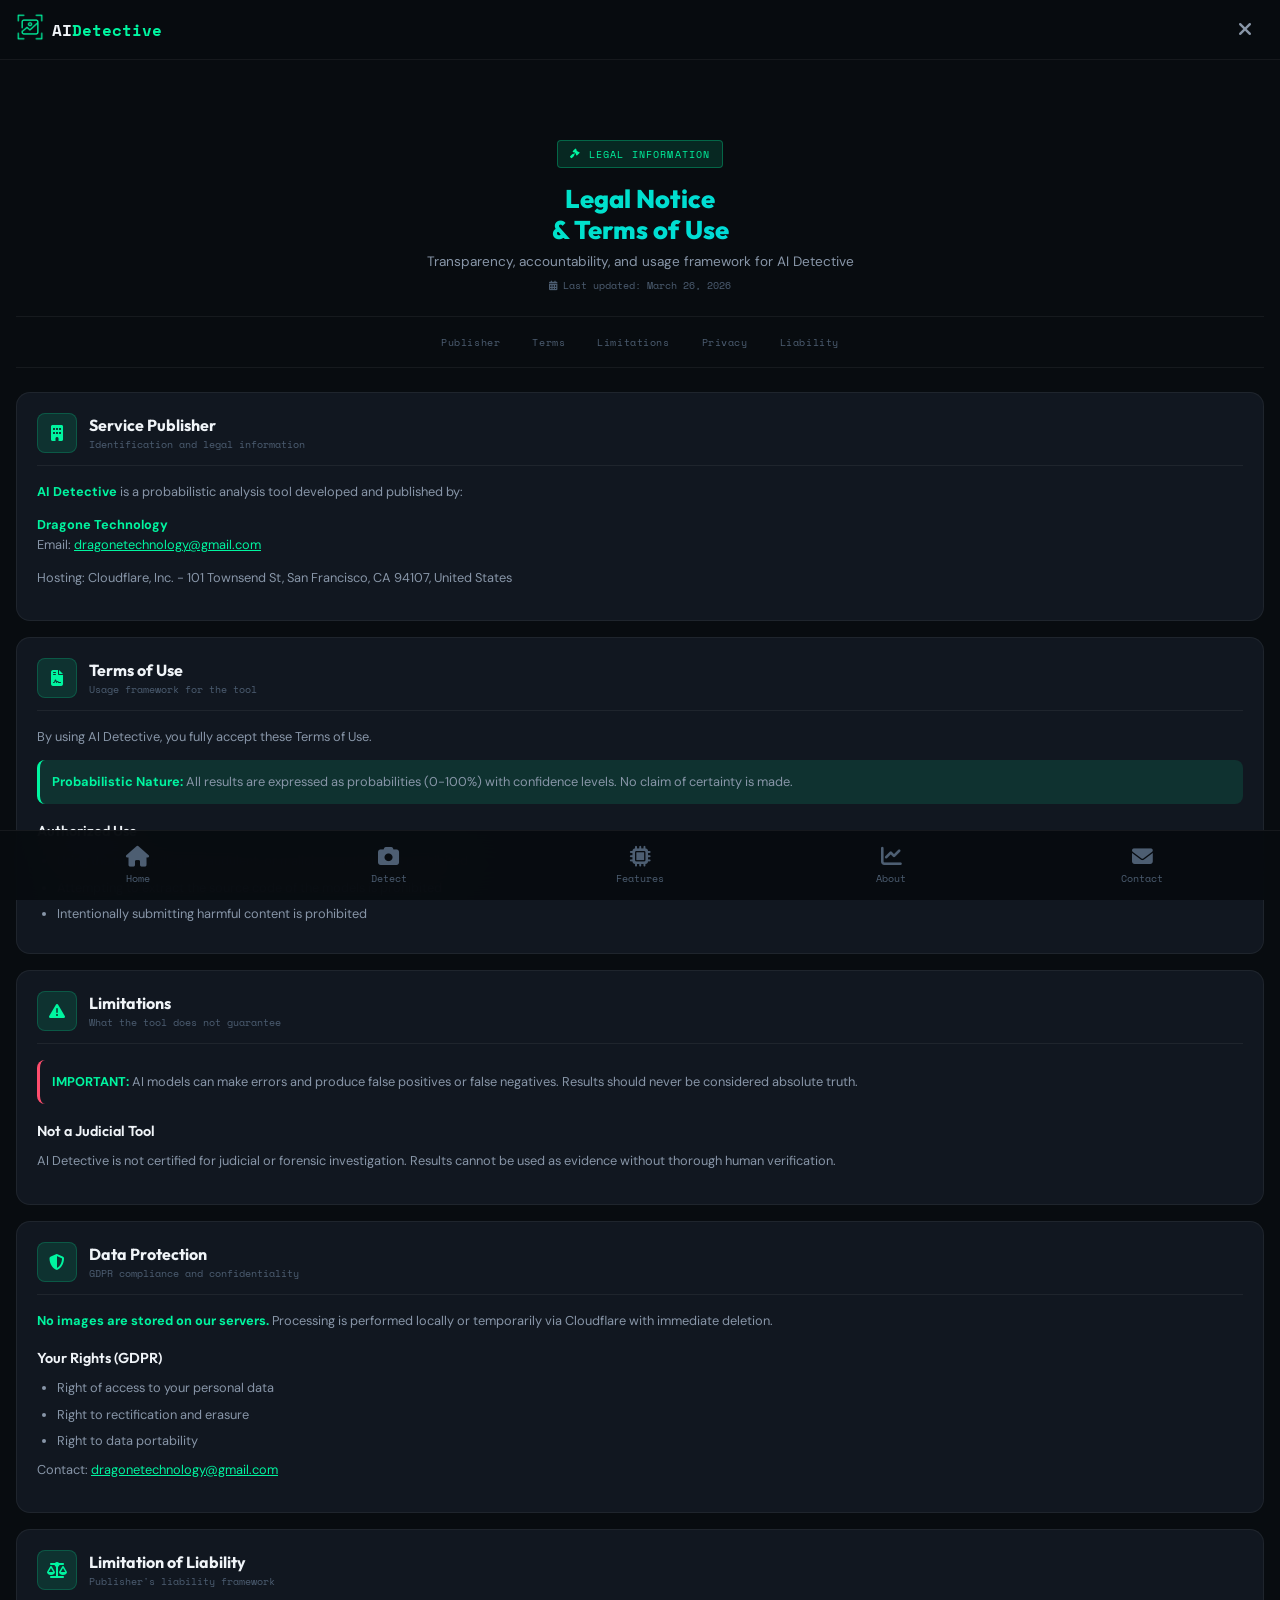
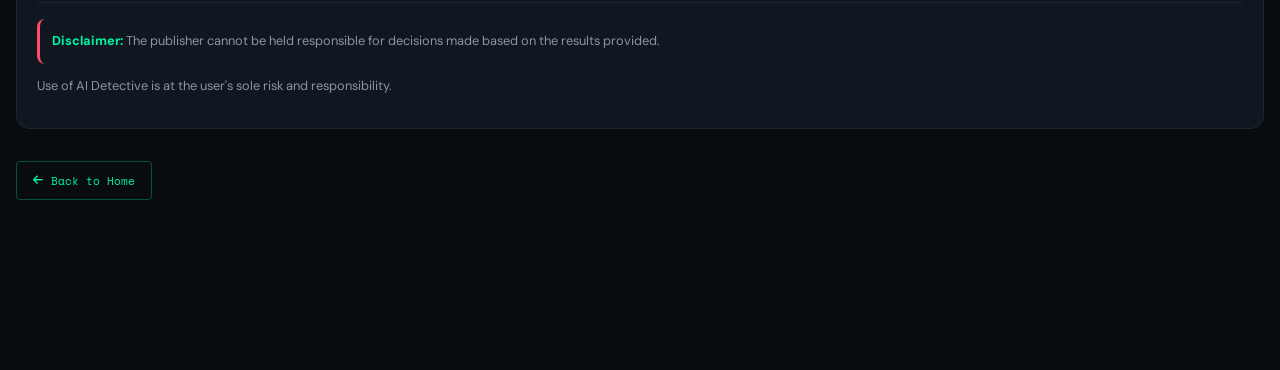
==== legal.html @ b53b470b "Add files via upload" ====
<!DOCTYPE html>
<html lang="en">
<head>
    <meta charset="UTF-8">
    <meta name="viewport" content="width=device-width, initial-scale=1.0, user-scalable=no, viewport-fit=cover">
    <title>AI Detective — Legal Notice</title>
    
    <link rel="manifest" href="manifest.json">
    <meta name="theme-color" content="#080C10">
    <meta name="apple-mobile-web-app-capable" content="yes">
    <meta name="apple-mobile-web-app-status-bar-style" content="black-translucent">
    <meta name="apple-mobile-web-app-title" content="AI Detective">
    
    <link rel="icon" type="image/png" sizes="32x32" href="logo.png">
    <link rel="icon" type="image/png" sizes="16x16" href="logo.png">
    <link rel="apple-touch-icon" sizes="180x180" href="logo.png">
    
    <link rel="stylesheet" href="style.css">
    <link href="https://fonts.googleapis.com/css2?family=Space+Mono:ital,wght@0,400;0,700;1,400&family=Outfit:wght@300;400;500;600;700;800;900&family=DM+Sans:ital,opsz,wght@0,9..40,300;0,9..40,400;0,9..40,500;0,9..40,600;0,9..40,700;1,9..40,400&display=swap" rel="stylesheet">
    <link rel="stylesheet" href="https://cdnjs.cloudflare.com/ajax/libs/font-awesome/6.4.2/css/all.min.css">
    
    <style>
        /* Legal page specific styles - mobile app version */
        .legal-container {
            padding: 80px 16px 100px;
            min-height: 100vh;
        }
        
        .legal-header {
            text-align: center;
            margin-bottom: 24px;
        }
        
        .legal-badge {
            display: inline-flex;
            align-items: center;
            gap: 8px;
            font-family: var(--font-mono);
            font-size: 0.6rem;
            letter-spacing: 0.12em;
            text-transform: uppercase;
            color: var(--neon);
            border: 1px solid rgba(0,245,160,0.3);
            background: var(--neon-dim);
            padding: 6px 12px;
            border-radius: var(--r-sm);
            margin-bottom: 16px;
        }
        
        .legal-title {
            font-family: var(--font-display);
            font-size: 1.6rem;
            font-weight: 800;
            line-height: 1.2;
            margin-bottom: 8px;
            background: linear-gradient(135deg, var(--neon) 0%, #00C9FF 100%);
            -webkit-background-clip: text;
            background-clip: text;
            color: transparent;
        }
        
        .legal-subtitle {
            font-size: 0.85rem;
            color: var(--txt-2);
        }
        
        .legal-updated {
            font-family: var(--font-mono);
            font-size: 0.6rem;
            color: var(--txt-3);
            margin-top: 8px;
        }
        
        .legal-nav {
            display: flex;
            flex-wrap: wrap;
            gap: 8px;
            justify-content: center;
            margin-bottom: 24px;
            padding: 12px 0;
            border-bottom: 1px solid var(--line);
            border-top: 1px solid var(--line);
        }
        
        .legal-nav-link {
            font-family: var(--font-mono);
            font-size: 0.6rem;
            letter-spacing: 0.06em;
            text-decoration: none;
            color: var(--txt-3);
            padding: 6px 12px;
            border-radius: var(--r-sm);
            transition: all 0.2s;
        }
        
        .legal-nav-link:active {
            color: var(--neon);
            background: var(--neon-dim);
        }
        
        .legal-section {
            background: var(--panel);
            border: 1px solid var(--line);
            border-radius: var(--r-lg);
            padding: 20px;
            margin-bottom: 16px;
        }
        
        .legal-section-header {
            display: flex;
            align-items: center;
            gap: 12px;
            margin-bottom: 16px;
            padding-bottom: 12px;
            border-bottom: 1px solid var(--line);
        }
        
        .legal-section-icon {
            width: 40px;
            height: 40px;
            background: var(--neon-dim);
            border: 1px solid rgba(0,245,160,0.2);
            border-radius: var(--r-md);
            display: flex;
            align-items: center;
            justify-content: center;
        }
        
        .legal-section-icon i {
            font-size: 1rem;
            color: var(--neon);
        }
        
        .legal-section-title {
            font-family: var(--font-display);
            font-size: 1rem;
            font-weight: 700;
            margin: 0;
        }
        
        .legal-section-subtitle {
            font-family: var(--font-mono);
            font-size: 0.6rem;
            color: var(--txt-3);
            margin-top: 2px;
        }
        
        .legal-content {
            color: var(--txt-2);
            font-size: 0.8rem;
            line-height: 1.6;
        }
        
        .legal-content h3 {
            font-family: var(--font-display);
            font-size: 0.9rem;
            font-weight: 600;
            color: var(--txt-1);
            margin: 16px 0 8px;
        }
        
        .legal-content p {
            margin-bottom: 12px;
        }
        
        .legal-content strong {
            color: var(--neon);
        }
        
        .legal-content ul, .legal-content ol {
            margin: 8px 0;
            padding-left: 20px;
        }
        
        .legal-content li {
            margin-bottom: 6px;
        }
        
        .legal-content .info-box,
        .legal-content .warning-box,
        .legal-content .highlight-box {
            padding: 12px;
            border-radius: var(--r-md);
            margin: 12px 0;
        }
        
        .legal-content .info-box {
            background: var(--neon-dim);
            border-left: 3px solid var(--neon);
        }
        
        .legal-content .warning-box {
            background: var(--red-dim);
            border-left: 3px solid var(--red);
        }
        
        .legal-content .highlight-box {
            background: var(--amber-dim);
            border-left: 3px solid var(--amber);
        }
        
        .back-link {
            display: inline-flex;
            align-items: center;
            gap: 8px;
            font-family: var(--font-mono);
            font-size: 0.7rem;
            color: var(--neon);
            text-decoration: none;
            margin-top: 16px;
            padding: 10px 16px;
            border: 1px solid rgba(0,245,160,0.3);
            border-radius: var(--r-sm);
            transition: all 0.2s;
        }
        
        .back-link:active {
            background: var(--neon-dim);
            transform: translateX(-4px);
        }
        
        .app-header {
            position: fixed;
            top: 0;
            left: 0;
            right: 0;
            height: 60px;
            background: rgba(8,12,16,0.96);
            backdrop-filter: blur(20px);
            border-bottom: 1px solid var(--line);
            display: flex;
            align-items: center;
            justify-content: space-between;
            padding: 0 16px;
            z-index: 100;
        }
        
        .bottom-nav {
            position: fixed;
            bottom: 0;
            left: 0;
            right: 0;
            height: 70px;
            background: rgba(8,12,16,0.96);
            backdrop-filter: blur(20px);
            border-top: 1px solid var(--line);
            display: flex;
            align-items: center;
            justify-content: space-around;
            padding: 8px 12px;
            padding-bottom: calc(8px + env(safe-area-inset-bottom));
            z-index: 100;
        }
        
        .nav-item {
            display: flex;
            flex-direction: column;
            align-items: center;
            gap: 4px;
            background: none;
            border: none;
            cursor: pointer;
            padding: 6px 12px;
            border-radius: 30px;
            flex: 1;
        }
        
        .nav-item i {
            font-size: 1.3rem;
            color: var(--txt-3);
        }
        
        .nav-item span {
            font-family: var(--font-mono);
            font-size: 0.6rem;
            color: var(--txt-3);
        }
        
        .nav-item:active {
            transform: scale(0.94);
        }
        
        .app-content-legal {
            padding-top: 60px;
            padding-bottom: 70px;
        }
    </style>
</head>
<body>

    <header class="app-header">
        <div class="logo">
            <div class="logo-icon">
                <img src="logo.png" alt="AI Detective" width="28" height="28" style="border-radius: 4px;">
            </div>
            <span class="logo-text">AI<span class="logo-highlight">Detective</span></span>
        </div>
        <button class="header-menu-btn" id="backBtn" onclick="window.location.href='index.html'">
            <i class="fas fa-times"></i>
        </button>
    </header>

    <div class="app-content-legal">
        <div class="legal-container">
            <div class="legal-header">
                <div class="legal-badge">
                    <i class="fas fa-gavel"></i>
                    <span>Legal Information</span>
                </div>
                <h1 class="legal-title">Legal Notice<br>& Terms of Use</h1>
                <p class="legal-subtitle">Transparency, accountability, and usage framework for AI Detective</p>
                <div class="legal-updated">
                    <i class="fas fa-calendar-alt"></i> Last updated: March 26, 2026
                </div>
            </div>

            <div class="legal-nav">
                <a href="#publisher" class="legal-nav-link">Publisher</a>
                <a href="#terms" class="legal-nav-link">Terms</a>
                <a href="#limitations" class="legal-nav-link">Limitations</a>
                <a href="#privacy" class="legal-nav-link">Privacy</a>
                <a href="#liability" class="legal-nav-link">Liability</a>
            </div>

            <section id="publisher" class="legal-section">
                <div class="legal-section-header">
                    <div class="legal-section-icon"><i class="fas fa-building"></i></div>
                    <div>
                        <h2 class="legal-section-title">Service Publisher</h2>
                        <p class="legal-section-subtitle">Identification and legal information</p>
                    </div>
                </div>
                <div class="legal-content">
                    <p><strong>AI Detective</strong> is a probabilistic analysis tool developed and published by:</p>
                    <p><strong>Dragone Technology</strong><br>Email: <a href="mailto:dragonetechnology@gmail.com" style="color: var(--neon);">dragonetechnology@gmail.com</a></p>
                    <p>Hosting: Cloudflare, Inc. - 101 Townsend St, San Francisco, CA 94107, United States</p>
                </div>
            </section>

            <section id="terms" class="legal-section">
                <div class="legal-section-header">
                    <div class="legal-section-icon"><i class="fas fa-file-contract"></i></div>
                    <div>
                        <h2 class="legal-section-title">Terms of Use</h2>
                        <p class="legal-section-subtitle">Usage framework for the tool</p>
                    </div>
                </div>
                <div class="legal-content">
                    <p>By using AI Detective, you fully accept these Terms of Use.</p>
                    <div class="info-box">
                        <strong>Probabilistic Nature:</strong> All results are expressed as probabilities (0-100%) with confidence levels. No claim of certainty is made.
                    </div>
                    <h3>Authorized Use</h3>
                    <ul>
                        <li>Using the tool for illegal, fraudulent, or malicious activities is prohibited</li>
                        <li>Attempting to extract the source code of the models is prohibited</li>
                        <li>Intentionally submitting harmful content is prohibited</li>
                    </ul>
                </div>
            </section>

            <section id="limitations" class="legal-section">
                <div class="legal-section-header">
                    <div class="legal-section-icon"><i class="fas fa-exclamation-triangle"></i></div>
                    <div>
                        <h2 class="legal-section-title">Limitations</h2>
                        <p class="legal-section-subtitle">What the tool does not guarantee</p>
                    </div>
                </div>
                <div class="legal-content">
                    <div class="warning-box">
                        <strong>IMPORTANT:</strong> AI models can make errors and produce false positives or false negatives. Results should never be considered absolute truth.
                    </div>
                    <h3>Not a Judicial Tool</h3>
                    <p>AI Detective is not certified for judicial or forensic investigation. Results cannot be used as evidence without thorough human verification.</p>
                </div>
            </section>

            <section id="privacy" class="legal-section">
                <div class="legal-section-header">
                    <div class="legal-section-icon"><i class="fas fa-shield-alt"></i></div>
                    <div>
                        <h2 class="legal-section-title">Data Protection</h2>
                        <p class="legal-section-subtitle">GDPR compliance and confidentiality</p>
                    </div>
                </div>
                <div class="legal-content">
                    <p><strong>No images are stored on our servers.</strong> Processing is performed locally or temporarily via Cloudflare with immediate deletion.</p>
                    <h3>Your Rights (GDPR)</h3>
                    <ul>
                        <li>Right of access to your personal data</li>
                        <li>Right to rectification and erasure</li>
                        <li>Right to data portability</li>
                    </ul>
                    <p>Contact: <a href="mailto:dragonetechnology@gmail.com" style="color: var(--neon);">dragonetechnology@gmail.com</a></p>
                </div>
            </section>

            <section id="liability" class="legal-section">
                <div class="legal-section-header">
                    <div class="legal-section-icon"><i class="fas fa-scale-balanced"></i></div>
                    <div>
                        <h2 class="legal-section-title">Limitation of Liability</h2>
                        <p class="legal-section-subtitle">Publisher's liability framework</p>
                    </div>
                </div>
                <div class="legal-content">
                    <div class="warning-box">
                        <strong>Disclaimer:</strong> The publisher cannot be held responsible for decisions made based on the results provided.
                    </div>
                    <p>Use of AI Detective is at the user's sole risk and responsibility.</p>
                </div>
            </section>

            <a href="index.html" class="back-link">
                <i class="fas fa-arrow-left"></i>
                Back to Home
            </a>
        </div>
    </div>

    <nav class="bottom-nav">
        <button class="nav-item" onclick="window.location.href='index.html#home'">
            <i class="fas fa-home"></i><span>Home</span>
        </button>
        <button class="nav-item" onclick="window.location.href='index.html#detector'">
            <i class="fas fa-camera"></i><span>Detect</span>
        </button>
        <button class="nav-item" onclick="window.location.href='index.html#features'">
            <i class="fas fa-microchip"></i><span>Features</span>
        </button>
        <button class="nav-item" onclick="window.location.href='index.html#about'">
            <i class="fas fa-chart-line"></i><span>About</span>
        </button>
        <button class="nav-item" onclick="window.location.href='index.html#contact'">
            <i class="fas fa-envelope"></i><span>Contact</span>
        </button>
    </nav>
</body>
</html>
---- style.css ----
@import url('https://fonts.googleapis.com/css2?family=Space+Mono:ital,wght@0,400;0,700;1,400&family=Outfit:wght@300;400;500;600;700;800;900&family=DM+Sans:ital,opsz,wght@0,9..40,300;0,9..40,400;0,9..40,500;0,9..40,600;0,9..40,700;1,9..40,400&display=swap');

:root {
    --ink: #080C10;
    --ink-2: #0D1117;
    --ink-3: #141B24;
    --ink-4: #1C2533;
    --panel: #111720;
    --panel-2: #18202C;
    --line: rgba(255,255,255,0.06);
    --line-2: rgba(255,255,255,0.10);
    --neon: #00F5A0;
    --neon-dim: rgba(0,245,160,0.12);
    --neon-glow: 0 0 20px rgba(0,245,160,0.4);
    --amber: #FFB547;
    --red: #FF4D6D;
    --green: #39D98A;
    --txt-1: #F0F4F8;
    --txt-2: #8896A8;
    --txt-3: #4D5E72;
    --r-sm: 4px;
    --r-md: 8px;
    --r-lg: 14px;
    --r-xl: 20px;
    --font-display: 'Outfit', sans-serif;
    --font-mono: 'Space Mono', monospace;
    --font-body: 'DM Sans', sans-serif;
}

* {
    margin: 0;
    padding: 0;
    box-sizing: border-box;
    -webkit-tap-highlight-color: transparent;
}

body {
    font-family: var(--font-body);
    background: var(--ink);
    color: var(--txt-1);
    overflow: hidden;
    height: 100vh;
    position: fixed;
    width: 100%;
}

/* HEADER FIXE */
.app-header {
    position: fixed;
    top: 0;
    left: 0;
    right: 0;
    height: 60px;
    background: rgba(8,12,16,0.96);
    backdrop-filter: blur(20px);
    border-bottom: 1px solid var(--line);
    display: flex;
    align-items: center;
    justify-content: space-between;
    padding: 0 16px;
    z-index: 100;
    padding-top: env(safe-area-inset-top);
}

.logo {
    display: flex;
    align-items: center;
    gap: 8px;
}

.logo-icon img {
    border-radius: 4px;
}

.logo-text {
    font-family: var(--font-mono);
    font-size: 1rem;
    font-weight: 700;
    color: var(--txt-1);
}

.logo-highlight {
    color: var(--neon);
}

.header-menu-btn {
    background: none;
    border: none;
    color: var(--txt-2);
    font-size: 1.2rem;
    padding: 8px 12px;
    cursor: pointer;
    border-radius: 30px;
}

.header-menu-btn:active {
    background: var(--neon-dim);
}

/* MENU CONTEXTUEL */
.context-menu {
    position: fixed;
    top: 60px;
    right: 16px;
    background: var(--panel-2);
    border: 1px solid var(--line);
    border-radius: var(--r-lg);
    padding: 8px 0;
    min-width: 180px;
    z-index: 200;
    transform: scale(0.9);
    opacity: 0;
    visibility: hidden;
    transition: all 0.2s ease;
    box-shadow: 0 8px 24px rgba(0,0,0,0.4);
}

.context-menu.open {
    transform: scale(1);
    opacity: 1;
    visibility: visible;
}

.context-menu a,
.context-menu button {
    display: block;
    width: 100%;
    padding: 12px 20px;
    font-family: var(--font-mono);
    font-size: 0.75rem;
    color: var(--txt-2);
    text-decoration: none;
    background: none;
    border: none;
    text-align: left;
    cursor: pointer;
}

.context-menu a:hover,
.context-menu button:hover {
    background: var(--neon-dim);
    color: var(--neon);
}

.context-menu button:active {
    transform: scale(0.98);
}

/* CONTENU SCROLLABLE */
.app-content {
    position: fixed;
    top: 60px;
    bottom: 70px;
    left: 0;
    right: 0;
    overflow-y: auto;
    overflow-x: hidden;
    -webkit-overflow-scrolling: touch;
    padding: 16px;
    padding-bottom: 20px;
}

/* SECTIONS */
.section-page {
    display: none;
    animation: fadeIn 0.3s ease;
}

.section-page.active {
    display: block;
}

@keyframes fadeIn {
    from { opacity: 0; transform: translateY(10px); }
    to { opacity: 1; transform: translateY(0); }
}

/* BOTTOM NAVIGATION */
.bottom-nav {
    position: fixed;
    bottom: 0;
    left: 0;
    right: 0;
    height: 70px;
    background: rgba(8,12,16,0.96);
    backdrop-filter: blur(20px);
    border-top: 1px solid var(--line);
    display: flex;
    align-items: center;
    justify-content: space-around;
    padding: 8px 12px;
    padding-bottom: calc(8px + env(safe-area-inset-bottom));
    z-index: 100;
}

.nav-item {
    display: flex;
    flex-direction: column;
    align-items: center;
    gap: 4px;
    background: none;
    border: none;
    cursor: pointer;
    padding: 6px 12px;
    border-radius: 30px;
    transition: all 0.2s;
    flex: 1;
}

.nav-item i {
    font-size: 1.3rem;
    color: var(--txt-3);
}

.nav-item span {
    font-family: var(--font-mono);
    font-size: 0.6rem;
    color: var(--txt-3);
}

.nav-item.active i,
.nav-item.active span {
    color: var(--neon);
}

.nav-item:active {
    transform: scale(0.94);
    background: var(--neon-dim);
}

/* HERO SECTION */
.hero {
    padding: 8px 0 20px;
}

.hero-badge {
    display: inline-flex;
    align-items: center;
    gap: 0.5rem;
    font-family: var(--font-mono);
    font-size: 0.66rem;
    letter-spacing: 0.12em;
    text-transform: uppercase;
    color: var(--neon);
    border: 1px solid rgba(0,245,160,0.3);
    background: var(--neon-dim);
    padding: 0.4rem 0.9rem;
    border-radius: var(--r-sm);
    margin-bottom: 1.25rem;
}

.hero-title {
    font-family: var(--font-display);
    font-size: 1.6rem;
    font-weight: 800;
    line-height: 1.2;
    letter-spacing: -0.03em;
    margin-bottom: 1rem;
}

.gradient-text {
    background: linear-gradient(135deg, var(--neon) 0%, #00C9FF 100%);
    -webkit-background-clip: text;
    background-clip: text;
    color: transparent;
}

.hero-description {
    font-size: 0.9rem;
    color: var(--txt-2);
    line-height: 1.6;
    margin-bottom: 1.5rem;
}

.hero-stats {
    display: flex;
    gap: 1rem;
    background: var(--panel);
    border: 1px solid var(--line);
    border-radius: var(--r-lg);
    padding: 1rem;
    margin-bottom: 1.5rem;
    justify-content: space-around;
}

.stat {
    display: flex;
    flex-direction: column;
    align-items: center;
    gap: 4px;
}

.stat-number {
    font-family: var(--font-mono);
    font-size: 1.2rem;
    font-weight: 700;
    color: var(--neon);
}

.stat-label {
    font-size: 0.65rem;
    color: var(--txt-3);
}

.btn-primary {
    width: 100%;
    font-family: var(--font-mono);
    font-size: 0.8rem;
    letter-spacing: 0.04em;
    background: var(--neon);
    color: var(--ink);
    border: none;
    padding: 14px;
    border-radius: var(--r-sm);
    font-weight: 700;
    cursor: pointer;
    display: inline-flex;
    align-items: center;
    justify-content: center;
    gap: 0.5rem;
}

.btn-primary:active {
    transform: scale(0.97);
    box-shadow: var(--neon-glow);
}

/* SECTION HEADER */
.section-header {
    text-align: center;
    margin-bottom: 1.5rem;
}

.section-badge {
    display: inline-block;
    font-family: var(--font-mono);
    font-size: 0.6rem;
    letter-spacing: 0.14em;
    text-transform: uppercase;
    color: var(--neon);
    border: 1px solid rgba(0,245,160,0.25);
    background: var(--neon-dim);
    padding: 0.3rem 0.8rem;
    border-radius: var(--r-sm);
    margin-bottom: 0.75rem;
}

.section-title {
    font-family: var(--font-display);
    font-size: 1.5rem;
    font-weight: 800;
    letter-spacing: -0.03em;
    margin-bottom: 0.5rem;
}

.section-subtitle {
    font-size: 0.85rem;
    color: var(--txt-2);
}

/* DETECTOR CARD */
.detector-card {
    background: var(--panel);
    border: 1px solid var(--line);
    border-radius: var(--r-xl);
    overflow: hidden;
}

.detector-input-panel,
.detector-results-panel {
    padding: 20px;
}

.detector-input-panel {
    border-bottom: 1px solid var(--line);
}

.upload-area {
    border: 1.5px dashed var(--line-2);
    border-radius: var(--r-lg);
    background: var(--ink-3);
    cursor: pointer;
    padding: 24px 16px;
    text-align: center;
    margin-bottom: 16px;
}

.upload-area:active {
    border-color: var(--neon);
    background: var(--neon-dim);
}

.upload-icon-wrapper {
    width: 56px;
    height: 56px;
    margin: 0 auto 12px;
    background: var(--neon-dim);
    border-radius: 50%;
    display: flex;
    align-items: center;
    justify-content: center;
}

.upload-icon-wrapper i {
    font-size: 1.5rem;
    color: var(--neon);
}

.upload-title {
    font-size: 1rem;
    margin-bottom: 4px;
}

.upload-text {
    font-size: 0.8rem;
    color: var(--txt-2);
}

.upload-format {
    font-family: var(--font-mono);
    font-size: 0.6rem;
    color: var(--txt-3);
    margin: 8px 0;
}

.upload-btn {
    font-family: var(--font-mono);
    font-size: 0.7rem;
    background: transparent;
    color: var(--neon);
    border: 1px solid rgba(0,245,160,0.4);
    padding: 8px 20px;
    border-radius: var(--r-sm);
    cursor: pointer;
}

.upload-btn:active {
    background: var(--neon);
    color: var(--ink);
}

.preview-container {
    background: var(--ink-3);
    border-radius: var(--r-lg);
    padding: 12px;
    margin-bottom: 16px;
}

.preview-header {
    display: flex;
    justify-content: space-between;
    margin-bottom: 12px;
}

.preview-remove {
    background: none;
    border: 1px solid var(--line);
    color: var(--txt-3);
    width: 28px;
    height: 28px;
    border-radius: var(--r-sm);
    cursor: pointer;
}

#imagePreview {
    max-width: 100%;
    max-height: 200px;
    border-radius: var(--r-md);
}

.analyze-btn {
    width: 100%;
    background: var(--neon);
    color: var(--ink);
    border: none;
    padding: 14px;
    border-radius: var(--r-md);
    font-family: var(--font-mono);
    font-size: 0.8rem;
    font-weight: 700;
    display: flex;
    align-items: center;
    justify-content: center;
    gap: 8px;
    cursor: pointer;
    margin-bottom: 16px;
}

.analyze-btn:disabled {
    opacity: 0.4;
}

.model-status {
    display: flex;
    flex-direction: column;
    gap: 8px;
}

.status-item {
    display: flex;
    align-items: center;
    gap: 8px;
    font-family: var(--font-mono);
    font-size: 0.65rem;
    background: var(--ink-3);
    border: 1px solid var(--line);
    padding: 8px 12px;
    border-radius: var(--r-sm);
}

.status-dot {
    width: 8px;
    height: 8px;
    border-radius: 50%;
    background: var(--txt-3);
    margin-left: auto;
}

.status-dot.ready { background: var(--neon); }
.status-dot.loading { background: var(--amber); animation: blink 0.8s infinite; }
.status-dot.error { background: var(--red); }

.empty-state {
    text-align: center;
    padding: 40px 20px;
    color: var(--txt-3);
}

.empty-state i {
    font-size: 2.5rem;
    margin-bottom: 12px;
}

.result-container {
    animation: fadeIn 0.3s ease;
}

.models-scores {
    display: flex;
    flex-direction: column;
    gap: 8px;
    margin-bottom: 16px;
}

.model-score-card {
    background: var(--ink-3);
    border: 1px solid var(--line);
    border-radius: var(--r-md);
    padding: 12px;
    display: flex;
    align-items: center;
    gap: 12px;
}

.model-score-card i {
    font-size: 1.1rem;
    color: var(--txt-3);
}

.model-score-info {
    flex: 1;
}

.model-name {
    font-size: 0.6rem;
    color: var(--txt-3);
    font-family: var(--font-mono);
}

.model-score {
    font-family: var(--font-mono);
    font-size: 1rem;
    font-weight: 700;
}

.score-card {
    background: var(--ink-3);
    border-radius: var(--r-lg);
    padding: 20px;
    margin-bottom: 16px;
}

.score-visual {
    display: flex;
    flex-direction: column;
    align-items: center;
    gap: 16px;
}

.score-ring {
    position: relative;
    width: 120px;
    height: 120px;
}

.score-ring svg {
    width: 120px;
    height: 120px;
    transform: rotate(-90deg);
}

.ring-bg { stroke: var(--line-2); }
.ring-fill { stroke: var(--neon); transition: stroke-dashoffset 1.2s ease; }

.score-text {
    position: absolute;
    top: 50%;
    left: 50%;
    transform: translate(-50%, -50%);
    text-align: center;
}

.score-number {
    font-family: var(--font-mono);
    font-size: 1.8rem;
    font-weight: 700;
}

.verdict-premium {
    text-align: center;
    padding: 12px;
    border-radius: var(--r-lg);
    background: var(--panel-2);
    width: 100%;
}

.confidence-row {
    display: flex;
    flex-direction: column;
    gap: 8px;
    margin-bottom: 16px;
}

.confidence-bar-item {
    background: var(--ink-3);
    border: 1px solid var(--line);
    border-radius: var(--r-md);
    padding: 10px;
}

.cb-label {
    display: flex;
    justify-content: space-between;
    font-family: var(--font-mono);
    font-size: 0.6rem;
    margin-bottom: 6px;
}

.cb-track {
    height: 4px;
    background: var(--line-2);
    border-radius: 2px;
    overflow: hidden;
}

.cb-fill {
    height: 100%;
    background: var(--neon);
    width: 0%;
    transition: width 1s ease;
}

.details-section {
    background: var(--ink-3);
    border-radius: var(--r-lg);
    padding: 16px;
}

.details-header {
    display: flex;
    align-items: center;
    gap: 8px;
    margin-bottom: 12px;
    font-family: var(--font-mono);
    font-size: 0.65rem;
}

.details-grid {
    display: flex;
    flex-direction: column;
    gap: 6px;
}

.detail-item {
    display: flex;
    justify-content: space-between;
    padding: 8px;
    background: var(--panel-2);
    border-radius: var(--r-sm);
    font-size: 0.7rem;
}

.detail-label {
    color: var(--txt-3);
    font-family: var(--font-mono);
}

/* FEATURES */
.features-grid,
.about-grid {
    display: flex;
    flex-direction: column;
    gap: 12px;
}

.feature-card,
.about-card {
    background: var(--panel);
    border: 1px solid var(--line);
    border-radius: var(--r-lg);
    padding: 20px;
}

.feature-icon {
    width: 48px;
    height: 48px;
    background: var(--neon-dim);
    border-radius: var(--r-md);
    display: flex;
    align-items: center;
    justify-content: center;
    margin-bottom: 12px;
}

.feature-icon i {
    font-size: 1.3rem;
    color: var(--neon);
}

.feature-card h3,
.about-card h3 {
    font-size: 1rem;
    margin-bottom: 6px;
}

.feature-card p,
.about-card p {
    font-size: 0.8rem;
    color: var(--txt-2);
    line-height: 1.5;
}

.feature-tag {
    display: inline-block;
    font-family: var(--font-mono);
    font-size: 0.6rem;
    background: var(--neon-dim);
    border: 1px solid rgba(0,245,160,0.2);
    color: var(--neon);
    padding: 4px 10px;
    border-radius: var(--r-sm);
    margin-top: 10px;
}

/* CONTACT */
.contact-info {
    display: flex;
    flex-direction: column;
    gap: 12px;
}

.contact-card {
    background: var(--panel);
    border: 1px solid var(--line);
    border-radius: var(--r-lg);
    padding: 16px;
    text-align: center;
    cursor: pointer;
}

.contact-card:active {
    transform: scale(0.97);
}

.contact-card i {
    font-size: 1.5rem;
    color: var(--neon);
    margin-bottom: 8px;
}

.contact-card h3 {
    font-size: 0.9rem;
}

.contact-card p {
    font-size: 0.75rem;
    color: var(--txt-2);
}

/* DISCLAIMER */
.disclaimer-section {
    margin-top: 20px;
    margin-bottom: 10px;
}

.disclaimer-box {
    background: rgba(255, 181, 71, 0.03);
    border: 1px solid rgba(255, 181, 71, 0.2);
    border-left: 3px solid var(--amber);
    border-radius: var(--r-md);
    padding: 16px;
    display: flex;
    gap: 12px;
}

.disclaimer-icon i {
    font-size: 1.2rem;
    color: var(--amber);
}

.disclaimer-content h3 {
    font-size: 0.85rem;
    color: var(--amber);
    margin-bottom: 6px;
}

.disclaimer-content p {
    font-size: 0.7rem;
    color: var(--txt-2);
    line-height: 1.5;
}

/* ANIMATIONS */
@keyframes blink {
    0%, 100% { opacity: 1; }
    50% { opacity: 0.3; }
}

/* SCROLLBAR */
.app-content::-webkit-scrollbar {
    width: 3px;
}

.app-content::-webkit-scrollbar-track {
    background: var(--ink-3);
}

.app-content::-webkit-scrollbar-thumb {
    background: var(--neon);
    border-radius: 3px;
}
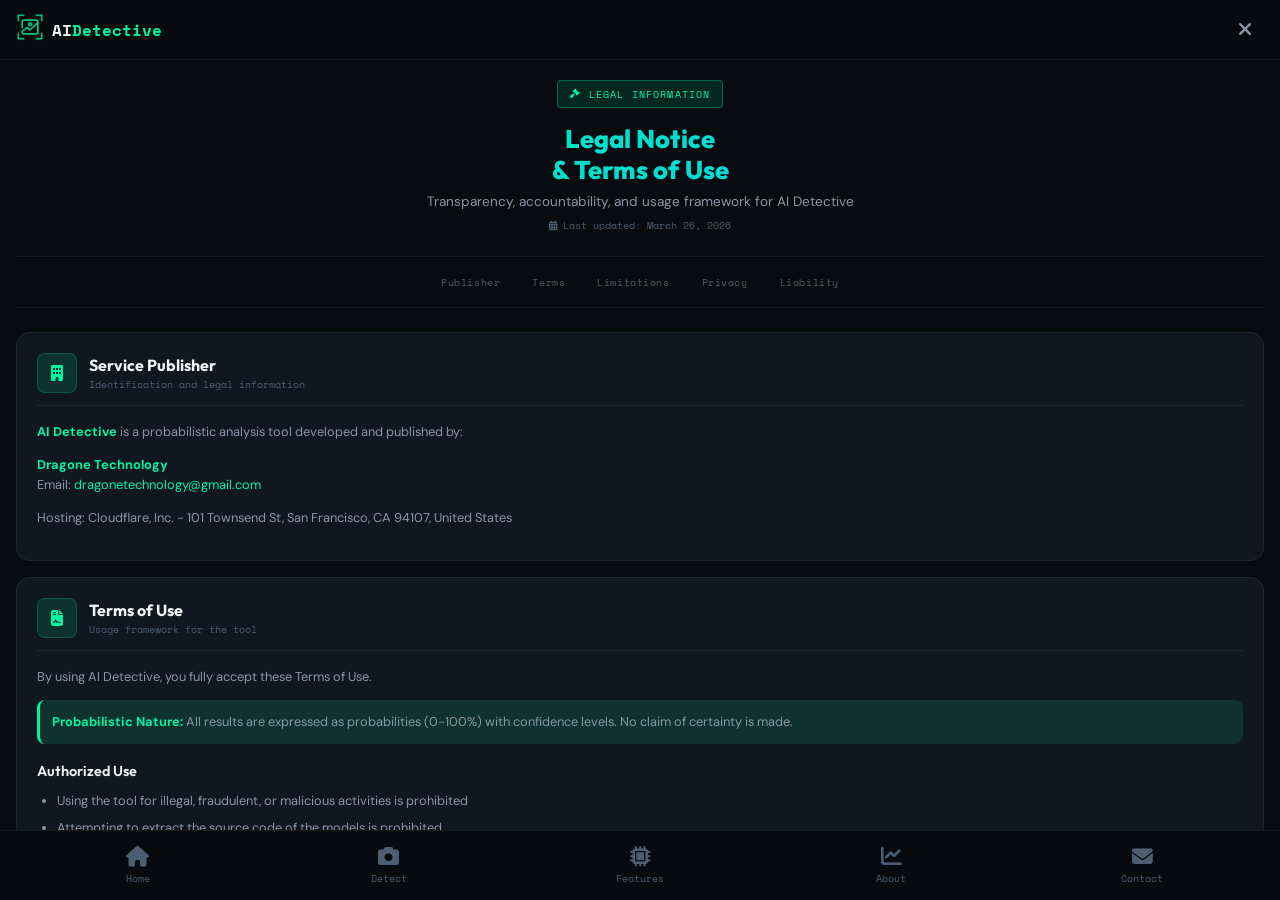
==== commit 10580ecc: "Add legal notice and terms of use page This file contains the legal notice and terms of use for the " ====
--- a/legal.html
+++ b/legal.html
@@ -2,7 +2,7 @@
 <html lang="en">
 <head>
     <meta charset="UTF-8">
-    <meta name="viewport" content="width=device-width, initial-scale=1.0, user-scalable=no, viewport-fit=cover">
+    <meta name="viewport" content="width=device-width, initial-scale=1.0, user-scalable=yes, viewport-fit=cover">
     <title>AI Detective — Legal Notice</title>
     
     <link rel="manifest" href="manifest.json">
@@ -15,22 +15,127 @@
     <link rel="icon" type="image/png" sizes="16x16" href="logo.png">
     <link rel="apple-touch-icon" sizes="180x180" href="logo.png">
     
-    <link rel="stylesheet" href="style.css">
     <link href="https://fonts.googleapis.com/css2?family=Space+Mono:ital,wght@0,400;0,700;1,400&family=Outfit:wght@300;400;500;600;700;800;900&family=DM+Sans:ital,opsz,wght@0,9..40,300;0,9..40,400;0,9..40,500;0,9..40,600;0,9..40,700;1,9..40,400&display=swap" rel="stylesheet">
     <link rel="stylesheet" href="https://cdnjs.cloudflare.com/ajax/libs/font-awesome/6.4.2/css/all.min.css">
     
     <style>
-        /* Legal page specific styles - mobile app version */
+        * {
+            margin: 0;
+            padding: 0;
+            box-sizing: border-box;
+            -webkit-tap-highlight-color: transparent;
+        }
+
+        :root {
+            --ink: #080C10;
+            --ink-2: #0D1117;
+            --ink-3: #141B24;
+            --panel: #111720;
+            --panel-2: #18202C;
+            --line: rgba(255,255,255,0.06);
+            --line-2: rgba(255,255,255,0.10);
+            --neon: #00F5A0;
+            --neon-dim: rgba(0,245,160,0.12);
+            --amber: #FFB547;
+            --amber-dim: rgba(255,181,71,0.12);
+            --red: #FF4D6D;
+            --red-dim: rgba(255,77,109,0.12);
+            --txt-1: #F0F4F8;
+            --txt-2: #8896A8;
+            --txt-3: #4D5E72;
+            --r-sm: 4px;
+            --r-md: 8px;
+            --r-lg: 14px;
+            --font-display: 'Outfit', sans-serif;
+            --font-mono: 'Space Mono', monospace;
+            --font-body: 'DM Sans', sans-serif;
+        }
+
+        body {
+            font-family: var(--font-body);
+            background: var(--ink);
+            color: var(--txt-1);
+            overflow: hidden;
+            height: 100vh;
+            position: fixed;
+            width: 100%;
+        }
+
+        /* Header fixe */
+        .app-header {
+            position: fixed;
+            top: 0;
+            left: 0;
+            right: 0;
+            height: 60px;
+            background: rgba(8,12,16,0.96);
+            backdrop-filter: blur(20px);
+            border-bottom: 1px solid var(--line);
+            display: flex;
+            align-items: center;
+            justify-content: space-between;
+            padding: 0 16px;
+            z-index: 100;
+            padding-top: env(safe-area-inset-top);
+        }
+
+        .logo {
+            display: flex;
+            align-items: center;
+            gap: 8px;
+        }
+
+        .logo-icon img {
+            border-radius: 4px;
+        }
+
+        .logo-text {
+            font-family: var(--font-mono);
+            font-size: 1rem;
+            font-weight: 700;
+            color: var(--txt-1);
+        }
+
+        .logo-highlight {
+            color: var(--neon);
+        }
+
+        .header-menu-btn {
+            background: none;
+            border: none;
+            color: var(--txt-2);
+            font-size: 1.2rem;
+            padding: 8px 12px;
+            cursor: pointer;
+            border-radius: 30px;
+        }
+
+        .header-menu-btn:active {
+            background: var(--neon-dim);
+        }
+
+        /* Contenu scrollable */
+        .app-content {
+            position: absolute;
+            top: 60px;
+            bottom: 70px;
+            left: 0;
+            right: 0;
+            overflow-y: auto;
+            overflow-x: hidden;
+            -webkit-overflow-scrolling: touch;
+        }
+
+        /* Legal container */
         .legal-container {
-            padding: 80px 16px 100px;
-            min-height: 100vh;
-        }
-        
+            padding: 20px 16px 30px;
+        }
+
         .legal-header {
             text-align: center;
             margin-bottom: 24px;
         }
-        
+
         .legal-badge {
             display: inline-flex;
             align-items: center;
@@ -46,7 +151,7 @@
             border-radius: var(--r-sm);
             margin-bottom: 16px;
         }
-        
+
         .legal-title {
             font-family: var(--font-display);
             font-size: 1.6rem;
@@ -58,19 +163,19 @@
             background-clip: text;
             color: transparent;
         }
-        
+
         .legal-subtitle {
             font-size: 0.85rem;
             color: var(--txt-2);
         }
-        
+
         .legal-updated {
             font-family: var(--font-mono);
             font-size: 0.6rem;
             color: var(--txt-3);
             margin-top: 8px;
         }
-        
+
         .legal-nav {
             display: flex;
             flex-wrap: wrap;
@@ -81,7 +186,7 @@
             border-bottom: 1px solid var(--line);
             border-top: 1px solid var(--line);
         }
-        
+
         .legal-nav-link {
             font-family: var(--font-mono);
             font-size: 0.6rem;
@@ -92,12 +197,12 @@
             border-radius: var(--r-sm);
             transition: all 0.2s;
         }
-        
+
         .legal-nav-link:active {
             color: var(--neon);
             background: var(--neon-dim);
         }
-        
+
         .legal-section {
             background: var(--panel);
             border: 1px solid var(--line);
@@ -105,7 +210,7 @@
             padding: 20px;
             margin-bottom: 16px;
         }
-        
+
         .legal-section-header {
             display: flex;
             align-items: center;
@@ -114,7 +219,7 @@
             padding-bottom: 12px;
             border-bottom: 1px solid var(--line);
         }
-        
+
         .legal-section-icon {
             width: 40px;
             height: 40px;
@@ -124,33 +229,34 @@
             display: flex;
             align-items: center;
             justify-content: center;
-        }
-        
+            flex-shrink: 0;
+        }
+
         .legal-section-icon i {
             font-size: 1rem;
             color: var(--neon);
         }
-        
+
         .legal-section-title {
             font-family: var(--font-display);
             font-size: 1rem;
             font-weight: 700;
             margin: 0;
         }
-        
+
         .legal-section-subtitle {
             font-family: var(--font-mono);
             font-size: 0.6rem;
             color: var(--txt-3);
             margin-top: 2px;
         }
-        
+
         .legal-content {
             color: var(--txt-2);
             font-size: 0.8rem;
             line-height: 1.6;
         }
-        
+
         .legal-content h3 {
             font-family: var(--font-display);
             font-size: 0.9rem;
@@ -158,24 +264,24 @@
             color: var(--txt-1);
             margin: 16px 0 8px;
         }
-        
+
         .legal-content p {
             margin-bottom: 12px;
         }
-        
+
         .legal-content strong {
             color: var(--neon);
         }
-        
+
         .legal-content ul, .legal-content ol {
             margin: 8px 0;
             padding-left: 20px;
         }
-        
+
         .legal-content li {
             margin-bottom: 6px;
         }
-        
+
         .legal-content .info-box,
         .legal-content .warning-box,
         .legal-content .highlight-box {
@@ -183,22 +289,22 @@
             border-radius: var(--r-md);
             margin: 12px 0;
         }
-        
+
         .legal-content .info-box {
             background: var(--neon-dim);
             border-left: 3px solid var(--neon);
         }
-        
+
         .legal-content .warning-box {
             background: var(--red-dim);
             border-left: 3px solid var(--red);
         }
-        
+
         .legal-content .highlight-box {
             background: var(--amber-dim);
             border-left: 3px solid var(--amber);
         }
-        
+
         .back-link {
             display: inline-flex;
             align-items: center;
@@ -207,34 +313,20 @@
             font-size: 0.7rem;
             color: var(--neon);
             text-decoration: none;
-            margin-top: 16px;
+            margin-top: 8px;
+            margin-bottom: 20px;
             padding: 10px 16px;
             border: 1px solid rgba(0,245,160,0.3);
             border-radius: var(--r-sm);
             transition: all 0.2s;
         }
-        
+
         .back-link:active {
             background: var(--neon-dim);
             transform: translateX(-4px);
         }
-        
-        .app-header {
-            position: fixed;
-            top: 0;
-            left: 0;
-            right: 0;
-            height: 60px;
-            background: rgba(8,12,16,0.96);
-            backdrop-filter: blur(20px);
-            border-bottom: 1px solid var(--line);
-            display: flex;
-            align-items: center;
-            justify-content: space-between;
-            padding: 0 16px;
-            z-index: 100;
-        }
-        
+
+        /* Bottom navigation */
         .bottom-nav {
             position: fixed;
             bottom: 0;
@@ -251,7 +343,7 @@
             padding-bottom: calc(8px + env(safe-area-inset-bottom));
             z-index: 100;
         }
-        
+
         .nav-item {
             display: flex;
             flex-direction: column;
@@ -263,26 +355,41 @@
             padding: 6px 12px;
             border-radius: 30px;
             flex: 1;
-        }
-        
+            transition: all 0.2s;
+        }
+
         .nav-item i {
             font-size: 1.3rem;
             color: var(--txt-3);
         }
-        
+
         .nav-item span {
             font-family: var(--font-mono);
             font-size: 0.6rem;
             color: var(--txt-3);
         }
-        
+
         .nav-item:active {
             transform: scale(0.94);
-        }
-        
-        .app-content-legal {
-            padding-top: 60px;
-            padding-bottom: 70px;
+            background: var(--neon-dim);
+        }
+
+        /* Scrollbar */
+        .app-content::-webkit-scrollbar {
+            width: 3px;
+        }
+
+        .app-content::-webkit-scrollbar-track {
+            background: var(--ink-3);
+        }
+
+        .app-content::-webkit-scrollbar-thumb {
+            background: var(--neon);
+            border-radius: 3px;
+        }
+
+        a {
+            text-decoration: none;
         }
     </style>
 </head>
@@ -295,12 +402,12 @@
             </div>
             <span class="logo-text">AI<span class="logo-highlight">Detective</span></span>
         </div>
-        <button class="header-menu-btn" id="backBtn" onclick="window.location.href='index.html'">
+        <button class="header-menu-btn" id="backBtn">
             <i class="fas fa-times"></i>
         </button>
     </header>
 
-    <div class="app-content-legal">
+    <div class="app-content">
         <div class="legal-container">
             <div class="legal-header">
                 <div class="legal-badge">
@@ -373,6 +480,8 @@
                     </div>
                     <h3>Not a Judicial Tool</h3>
                     <p>AI Detective is not certified for judicial or forensic investigation. Results cannot be used as evidence without thorough human verification.</p>
+                    <h3>Technological Evolution</h3>
+                    <p>AI image generation technologies are evolving rapidly. AI Detective may not detect content generated by the most recent models.</p>
                 </div>
             </section>
 
@@ -392,7 +501,7 @@
                         <li>Right to rectification and erasure</li>
                         <li>Right to data portability</li>
                     </ul>
-                    <p>Contact: <a href="mailto:dragonetechnology@gmail.com" style="color: var(--neon);">dragonetechnology@gmail.com</a></p>
+                    <p>To exercise these rights, contact: <a href="mailto:dragonetechnology@gmail.com" style="color: var(--neon);">dragonetechnology@gmail.com</a></p>
                 </div>
             </section>
 
@@ -408,7 +517,36 @@
                     <div class="warning-box">
                         <strong>Disclaimer:</strong> The publisher cannot be held responsible for decisions made based on the results provided.
                     </div>
-                    <p>Use of AI Detective is at the user's sole risk and responsibility.</p>
+                    <p>Use of AI Detective is at the user's sole risk and responsibility. The publisher disclaims any liability for direct or indirect damage resulting from the use of results.</p>
+                </div>
+            </section>
+
+            <section id="intellectual" class="legal-section">
+                <div class="legal-section-header">
+                    <div class="legal-section-icon"><i class="fas fa-copyright"></i></div>
+                    <div>
+                        <h2 class="legal-section-title">Intellectual Property</h2>
+                        <p class="legal-section-subtitle">Copyright and trademarks</p>
+                    </div>
+                </div>
+                <div class="legal-content">
+                    <p>All elements of AI Detective (texts, logos, source code, design) are protected by copyright and belong to Dragone Technology.</p>
+                    <p>AI Detective uses third-party technologies: TensorFlow.js (Google, Apache 2.0), LLaVA (University of Wisconsin-Madison), Cloudflare Workers AI.</p>
+                </div>
+            </section>
+
+            <section class="legal-section">
+                <div class="legal-section-header">
+                    <div class="legal-section-icon"><i class="fas fa-envelope"></i></div>
+                    <div>
+                        <h2 class="legal-section-title">Contact</h2>
+                        <p class="legal-section-subtitle">For any questions or complaints</p>
+                    </div>
+                </div>
+                <div class="legal-content">
+                    <p>For any questions regarding these legal notices or the use of the tool, you can contact us:</p>
+                    <p><i class="fas fa-envelope" style="color: var(--neon);"></i> <strong>Email:</strong> <a href="mailto:dragonetechnology@gmail.com" style="color: var(--neon);">dragonetechnology@gmail.com</a><br>
+                    <i class="fas fa-clock" style="color: var(--neon);"></i> <strong>Response Time:</strong> Within 48 business hours</p>
                 </div>
             </section>
 
@@ -420,7 +558,7 @@
     </div>
 
     <nav class="bottom-nav">
-        <button class="nav-item" onclick="window.location.href='index.html#home'">
+        <button class="nav-item" onclick="window.location.href='index.html'">
             <i class="fas fa-home"></i><span>Home</span>
         </button>
         <button class="nav-item" onclick="window.location.href='index.html#detector'">
@@ -436,5 +574,26 @@
             <i class="fas fa-envelope"></i><span>Contact</span>
         </button>
     </nav>
+
+    <script>
+        // Back button
+        document.getElementById('backBtn')?.addEventListener('click', () => {
+            window.location.href = 'index.html';
+        });
+
+        // Smooth scroll for anchor links
+        document.querySelectorAll('.legal-nav-link').forEach(link => {
+            link.addEventListener('click', (e) => {
+                e.preventDefault();
+                const targetId = link.getAttribute('href').substring(1);
+                const targetElement = document.getElementById(targetId);
+                if (targetElement) {
+                    const scrollContainer = document.querySelector('.app-content');
+                    const offsetTop = targetElement.offsetTop - 20;
+                    scrollContainer.scrollTo({ top: offsetTop, behavior: 'smooth' });
+                }
+            });
+        });
+    </script>
 </body>
-</html>+  </html>
